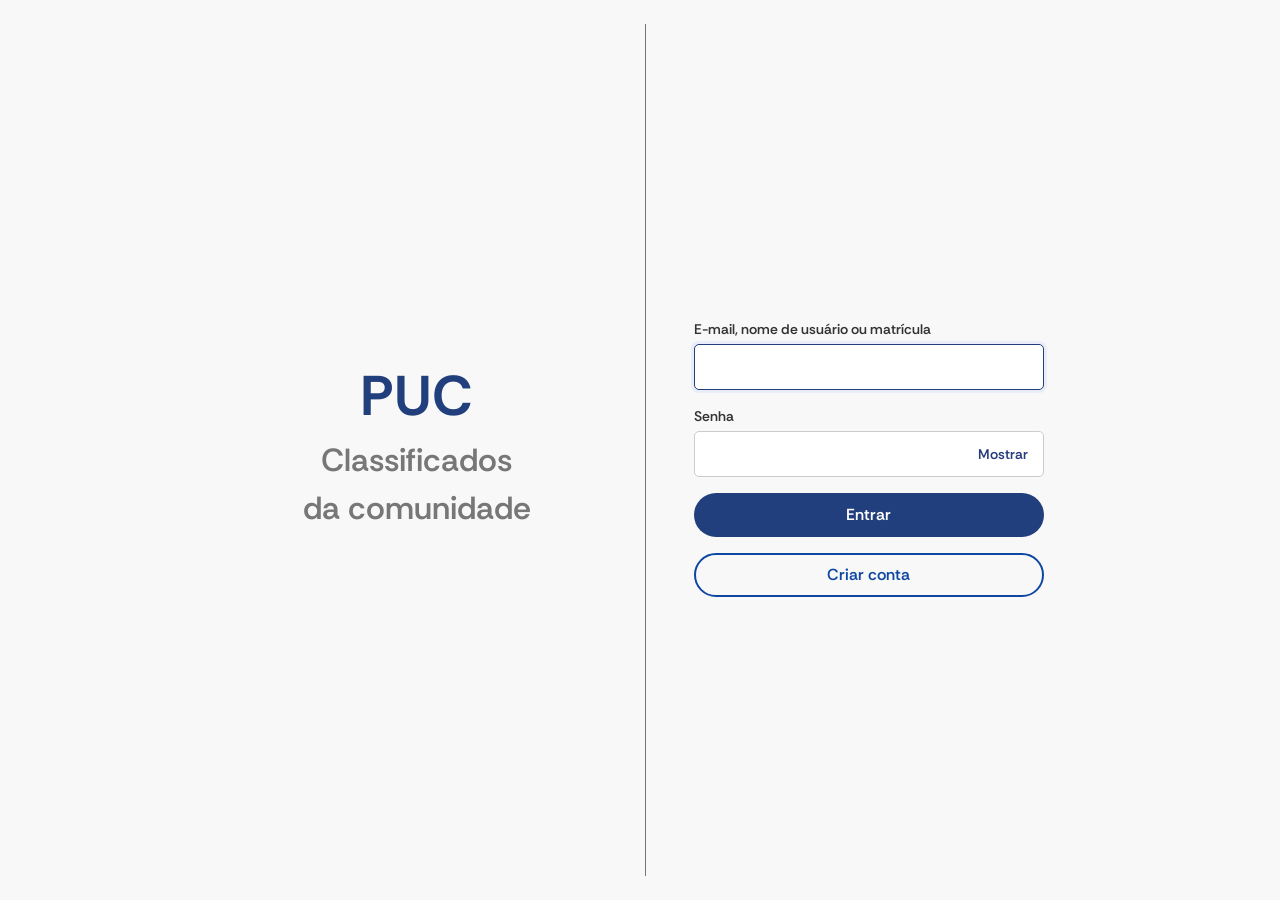
==== front/entrar/index.html @ 0732c785 "[FRONT] implement login, registration, and email confirmation screens - Added tests for email confir" ====
<!doctype html>
<html lang="pt-BR">
<head>
  <meta charset="utf-8">
  <meta name="viewport" content="width=device-width, initial-scale=1">
  <title>Entrar · Classificados PUC</title>
  <link rel="preconnect" href="https://fonts.googleapis.com">
  <link rel="stylesheet" href="https://fonts.googleapis.com/css2?family=Rethink+Sans:wght@400;600;700&display=swap">
  <link rel="stylesheet" href="../css/tema.css">
</head>
<body>
  <main class="acesso">
    <div class="acesso__marca">
      <div class="acesso__sigla">PUC</div>
      <div class="acesso__titulo">Classificados<br>da comunidade</div>
    </div>
    <div class="acesso__divisor" aria-hidden="true"></div>
    <div class="acesso__formulario">
      <h1 class="visualmente-oculto">Entrar</h1>
      <form class="formulario" id="form-entrar" novalidate>
        <div id="alerta" role="alert"></div>
        <div class="campo">
          <label class="campo__rotulo" for="campo-identificador">E-mail, nome de usuário ou matrícula</label>
          <input class="campo__entrada" id="campo-identificador" name="identificador" autocomplete="username" autofocus>
          <span class="campo__erro" id="campo-identificador-erro"></span>
        </div>
        <div class="campo">
          <label class="campo__rotulo" for="campo-senha">Senha</label>
          <div class="campo-senha">
            <input class="campo__entrada" id="campo-senha" name="senha" type="password" autocomplete="current-password">
            <button class="campo-senha__alternar" type="button" aria-pressed="false" aria-label="Mostrar senha">Mostrar</button>
          </div>
          <span class="campo__erro" id="campo-senha-erro"></span>
        </div>
        <button class="botao botao--primario botao--bloco" type="submit">Entrar</button>
        <a class="botao botao--contorno botao--bloco" href="../cadastro/">Criar conta</a>
      </form>

      <form class="formulario" id="reenvio" hidden novalidate style="margin-top: var(--espaco-5)">
        <div class="campo">
          <label class="campo__rotulo" for="reenvio-email">E-mail institucional do cadastro</label>
          <input class="campo__entrada" id="reenvio-email" name="email" type="email" autocomplete="email">
          <span class="campo__erro" id="reenvio-email-erro"></span>
        </div>
        <button class="botao botao--contorno botao--bloco" type="submit">Reenviar link de confirmação</button>
        <div data-aviso role="status"></div>
      </form>
    </div>
  </main>
  <script type="module" src="../js/paginas/entrar.js"></script>
</body>
</html>
---- front/css/tema.css ----
/*
 * Tema do Classificados PUC.
 *
 * Inspirado no visual do Ambiente de Aprendizagem On-line da PUC-Rio
 * (ead.puc-rio.br): fonte Rethink Sans, fundo claro, azul institucional e
 * botões em pílula. Os componentes de classificado (cartão de anúncio, preço,
 * etiquetas) são próprios deste projeto.
 *
 * Como usar em qualquer página:
 *   <link rel="preconnect" href="https://fonts.googleapis.com">
 *   <link rel="stylesheet" href="https://fonts.googleapis.com/css2?family=Rethink+Sans:wght@400;600;700&display=swap">
 *   <link rel="stylesheet" href="/css/tema.css">
 *
 * Regras para o grupo:
 *   - Use as variáveis de :root, nunca cores ou medidas soltas.
 *   - Use as classes de componente abaixo antes de criar novas.
 *   - Estilo específico de uma tela vai em um CSS da própria tela.
 *   - Veja todos os componentes em /guia-de-estilo/.
 */

/* ------------------------------------------------------------------ */
/* 1. Tokens                                                           */
/* ------------------------------------------------------------------ */

:root {
  /* Marca (valores do login do EAD PUC-Rio) */
  --cor-primaria: #213f7c;
  --cor-primaria-escura: #030053;
  --cor-primaria-clara: #e8edf7;
  --cor-link: #273a7c;
  --cor-destaque-contorno: #0d47a1;

  /* Classificados: preço e selo de destaque */
  --cor-preco: #0b6b3a;
  --cor-selo: #ffd166;
  --cor-selo-texto: #3d2c00;

  /* Neutros */
  --cor-fundo: #f8f8f8;
  --cor-superficie: #ffffff;
  --cor-texto: #1d2125;
  --cor-texto-rotulo: #333333;
  --cor-texto-suave: #6c757d;
  --cor-titulo-marca: #777777;
  --cor-borda: #cccccc;
  --cor-borda-suave: #dee2e6;
  --cor-divisor: #6c757d;

  /* Estados */
  --cor-erro: #b3261e;
  --cor-erro-fundo: #fdecea;
  --cor-sucesso: #1e7b34;
  --cor-sucesso-fundo: #e7f5ea;
  --cor-aviso: #8a5300;
  --cor-aviso-fundo: #fff4e0;
  --cor-info-fundo: var(--cor-primaria-clara);
  --cor-foco: #4c8dff;

  /* Tipografia */
  --fonte-base: "Rethink Sans", system-ui, -apple-system, "Segoe UI", Roboto, sans-serif;
  --texto-xs: 0.75rem;
  --texto-sm: 0.875rem;
  --texto-md: 1rem;
  --texto-lg: 1.25rem;
  --texto-xl: 1.75rem;
  --texto-xxl: 2rem;
  --peso-normal: 400;
  --peso-semi: 600;
  --peso-forte: 700;

  /* Espaços */
  --espaco-1: 0.25rem;
  --espaco-2: 0.5rem;
  --espaco-3: 0.75rem;
  --espaco-4: 1rem;
  --espaco-5: 1.5rem;
  --espaco-6: 2rem;
  --espaco-7: 3rem;

  /* Formas */
  --raio-campo: 5px;
  --raio-cartao: 8px;
  --raio-pilula: 999px;
  --sombra-cartao: 0 1px 2px rgba(0, 0, 0, 0.06), 0 2px 8px rgba(0, 0, 0, 0.06);
  --sombra-cartao-hover: 0 4px 16px rgba(0, 0, 0, 0.12);

  /* Layout */
  --largura-conteudo: 1100px;
  --largura-formulario: 350px;
  --altura-cabecalho: 64px;
  --margem-lateral: 16px;
}

/* ------------------------------------------------------------------ */
/* 2. Base                                                             */
/* ------------------------------------------------------------------ */

*,
*::before,
*::after {
  box-sizing: border-box;
}

body {
  margin: 0;
  font-family: var(--fonte-base);
  font-size: var(--texto-md);
  line-height: 1.5;
  color: var(--cor-texto);
  background-color: var(--cor-fundo);
}

h1, h2, h3 {
  margin: 0 0 var(--espaco-4);
  line-height: 1.2;
}

h1 { font-size: var(--texto-xxl); font-weight: var(--peso-forte); }
h2 { font-size: var(--texto-xl); font-weight: var(--peso-semi); }
h3 { font-size: var(--texto-lg); font-weight: var(--peso-semi); }

p { margin: 0 0 var(--espaco-4); }

a {
  color: var(--cor-link);
  font-weight: var(--peso-semi);
  text-decoration: none;
}

a:hover { text-decoration: underline; }

:focus-visible {
  outline: 3px solid var(--cor-foco);
  outline-offset: 2px;
}

img { max-width: 100%; display: block; }

[hidden] { display: none !important; }

.visualmente-oculto {
  position: absolute;
  width: 1px;
  height: 1px;
  overflow: hidden;
  clip: rect(0 0 0 0);
  white-space: nowrap;
}

.container {
  width: 100%;
  max-width: var(--largura-conteudo);
  margin: 0 auto;
  padding: 0 var(--margem-lateral);
}

/* ------------------------------------------------------------------ */
/* 3. Cabeçalho (estilo da barra do EAD)                               */
/* ------------------------------------------------------------------ */

.cabecalho {
  position: sticky;
  top: 0;
  z-index: 10;
  background: var(--cor-superficie);
  border-bottom: 1px solid var(--cor-borda-suave);
}

.cabecalho__conteudo {
  display: flex;
  align-items: center;
  gap: var(--espaco-5);
  min-height: var(--altura-cabecalho);
}

.marca {
  display: flex;
  align-items: center;
  gap: var(--espaco-3);
  color: var(--cor-primaria);
  font-weight: var(--peso-forte);
  text-decoration: none;
}

.marca:hover { text-decoration: none; }

.marca__sigla {
  font-size: var(--texto-lg);
  line-height: 1;
  padding-right: var(--espaco-3);
  border-right: 1px solid var(--cor-borda);
}

.marca__nome {
  font-size: var(--texto-sm);
  font-weight: var(--peso-semi);
  text-transform: uppercase;
  letter-spacing: 0.04em;
  color: var(--cor-texto-rotulo);
}

.navegacao {
  display: flex;
  gap: var(--espaco-4);
  margin-right: auto;
}

.navegacao__item {
  padding: var(--espaco-4) 0;
  color: var(--cor-texto);
  font-weight: var(--peso-normal);
  border-bottom: 3px solid transparent;
}

.navegacao__item:hover { text-decoration: none; color: var(--cor-primaria); }

.navegacao__item[aria-current="page"] {
  border-bottom-color: var(--cor-primaria);
}

/* ------------------------------------------------------------------ */
/* 4. Layout das telas de acesso (logo | divisor | formulário)          */
/* ------------------------------------------------------------------ */

.acesso {
  display: flex;
  align-items: center;
  justify-content: center;
  min-height: 100vh;
  padding: var(--espaco-5) var(--margem-lateral);
}

.acesso__marca {
  flex: 1;
  max-width: 360px;
  text-align: center;
}

.acesso__sigla {
  font-size: 3.5rem;
  font-weight: var(--peso-forte);
  color: var(--cor-primaria);
  line-height: 1;
}

.acesso__titulo {
  margin-top: var(--espaco-3);
  font-size: var(--texto-xxl);
  font-weight: var(--peso-semi);
  color: var(--cor-titulo-marca);
}

.acesso__divisor {
  align-self: stretch;
  width: 1px;
  margin: 0 var(--espaco-7);
  background: var(--cor-divisor);
}

.acesso__formulario {
  flex: 1;
  width: 100%;
  max-width: var(--largura-formulario);
}

@media (max-width: 768px) {
  .acesso { flex-direction: column; }
  .acesso__divisor { width: 80%; height: 1px; margin: var(--espaco-5) 0; align-self: center; }
  .acesso__sigla { font-size: 2.5rem; }
  .acesso__titulo { font-size: var(--texto-xl); }
}

/* ------------------------------------------------------------------ */
/* 5. Formulários                                                      */
/* ------------------------------------------------------------------ */

.formulario {
  display: flex;
  flex-direction: column;
  gap: var(--espaco-4);
}

.campo {
  display: flex;
  flex-direction: column;
  gap: var(--espaco-1);
}

.campo__rotulo {
  font-size: var(--texto-sm);
  font-weight: var(--peso-semi);
  color: var(--cor-texto-rotulo);
}

.campo__opcional {
  font-weight: var(--peso-normal);
  color: var(--cor-texto-suave);
}

.campo__entrada {
  width: 100%;
  padding: 10px;
  font: inherit;
  color: var(--cor-texto);
  background: var(--cor-superficie);
  border: 1px solid var(--cor-borda);
  border-radius: var(--raio-campo);
}

.campo__entrada:focus-visible {
  outline: none;
  border-color: var(--cor-primaria);
  box-shadow: 0 0 0 3px var(--cor-primaria-clara);
}

.campo__entrada[aria-invalid="true"] {
  border-color: var(--cor-erro);
}

.campo__ajuda {
  font-size: var(--texto-xs);
  color: var(--cor-texto-suave);
}

.campo__erro {
  font-size: var(--texto-sm);
  color: var(--cor-erro);
}

.campo__erro:empty { display: none; }

/* Senha com botão de mostrar/ocultar */
.campo-senha {
  position: relative;
}

.campo-senha .campo__entrada {
  padding-right: 5.5rem;
}

.campo-senha__alternar {
  position: absolute;
  top: 50%;
  right: var(--espaco-2);
  transform: translateY(-50%);
  padding: var(--espaco-1) var(--espaco-2);
  font: inherit;
  font-size: var(--texto-sm);
  font-weight: var(--peso-semi);
  color: var(--cor-link);
  background: none;
  border: none;
  border-radius: var(--raio-campo);
  cursor: pointer;
}

/* Grupo de opções (ex.: vínculo) */
.opcoes {
  display: flex;
  gap: var(--espaco-4);
  margin: 0;
  padding: 0;
  border: none;
}

.opcoes__item {
  display: flex;
  align-items: center;
  gap: var(--espaco-2);
  font-size: var(--texto-md);
}

/* ------------------------------------------------------------------ */
/* 6. Botões                                                           */
/* ------------------------------------------------------------------ */

.botao {
  display: inline-flex;
  align-items: center;
  justify-content: center;
  gap: var(--espaco-2);
  min-height: 40px;
  padding: var(--espaco-2) var(--espaco-5);
  font: inherit;
  font-weight: var(--peso-semi);
  text-decoration: none;
  border: 2px solid transparent;
  border-radius: var(--raio-pilula);
  cursor: pointer;
}

.botao:hover { text-decoration: none; }

.botao--primario {
  color: #ffffff;
  background: var(--cor-primaria);
}

.botao--primario:hover { background: var(--cor-primaria-escura); }

.botao--contorno {
  color: var(--cor-destaque-contorno);
  background: transparent;
  border-color: var(--cor-destaque-contorno);
}

.botao--contorno:hover { background: var(--cor-primaria-clara); }

.botao--texto {
  padding-left: var(--espaco-2);
  padding-right: var(--espaco-2);
  color: var(--cor-link);
  background: transparent;
}

.botao--bloco { width: 100%; }

.botao:disabled,
.botao[aria-busy="true"] {
  opacity: 0.6;
  cursor: not-allowed;
}

/* ------------------------------------------------------------------ */
/* 7. Alertas e mensagens                                              */
/* ------------------------------------------------------------------ */

.alerta {
  padding: var(--espaco-3) var(--espaco-4);
  font-size: var(--texto-sm);
  border-left: 4px solid currentColor;
  border-radius: var(--raio-campo);
}

.alerta:empty { display: none; }

.alerta--erro { color: var(--cor-erro); background: var(--cor-erro-fundo); }
.alerta--sucesso { color: var(--cor-sucesso); background: var(--cor-sucesso-fundo); }
.alerta--aviso { color: var(--cor-aviso); background: var(--cor-aviso-fundo); }
.alerta--info { color: var(--cor-primaria); background: var(--cor-info-fundo); }

/* ------------------------------------------------------------------ */
/* 8. Cartões e componentes de classificado                            */
/* ------------------------------------------------------------------ */

.painel {
  padding: var(--espaco-5);
  background: var(--cor-superficie);
  border: 1px solid var(--cor-borda-suave);
  border-radius: var(--raio-cartao);
}

.grade-anuncios {
  display: grid;
  grid-template-columns: repeat(auto-fill, minmax(220px, 1fr));
  gap: var(--espaco-4);
}

.anuncio {
  display: flex;
  flex-direction: column;
  overflow: hidden;
  color: inherit;
  background: var(--cor-superficie);
  border: 1px solid var(--cor-borda-suave);
  border-radius: var(--raio-cartao);
  box-shadow: var(--sombra-cartao);
  transition: box-shadow 0.15s ease;
}

.anuncio:hover {
  text-decoration: none;
  box-shadow: var(--sombra-cartao-hover);
}

.anuncio__imagem {
  aspect-ratio: 4 / 3;
  width: 100%;
  object-fit: cover;
  background: var(--cor-primaria-clara);
}

.anuncio__corpo {
  display: flex;
  flex-direction: column;
  gap: var(--espaco-1);
  padding: var(--espaco-3) var(--espaco-4) var(--espaco-4);
}

.anuncio__preco {
  font-size: var(--texto-lg);
  font-weight: var(--peso-forte);
  color: var(--cor-preco);
}

.anuncio__titulo {
  margin: 0;
  font-size: var(--texto-md);
  font-weight: var(--peso-semi);
  color: var(--cor-link);
}

.anuncio__meta {
  font-size: var(--texto-sm);
  color: var(--cor-texto-suave);
}

.etiqueta {
  display: inline-block;
  align-self: flex-start;
  padding: 2px var(--espaco-3);
  font-size: var(--texto-xs);
  font-weight: var(--peso-semi);
  color: var(--cor-primaria);
  background: var(--cor-primaria-clara);
  border-radius: var(--raio-pilula);
}

.etiqueta--destaque {
  color: var(--cor-selo-texto);
  background: var(--cor-selo);
}

/* Filtros por categoria */
.filtros {
  display: flex;
  flex-wrap: wrap;
  gap: var(--espaco-2);
}

.filtro {
  padding: var(--espaco-1) var(--espaco-4);
  font: inherit;
  font-size: var(--texto-sm);
  color: var(--cor-texto);
  background: var(--cor-superficie);
  border: 1px solid var(--cor-borda);
  border-radius: var(--raio-pilula);
  cursor: pointer;
}

.filtro[aria-pressed="true"] {
  color: #ffffff;
  background: var(--cor-primaria);
  border-color: var(--cor-primaria);
}
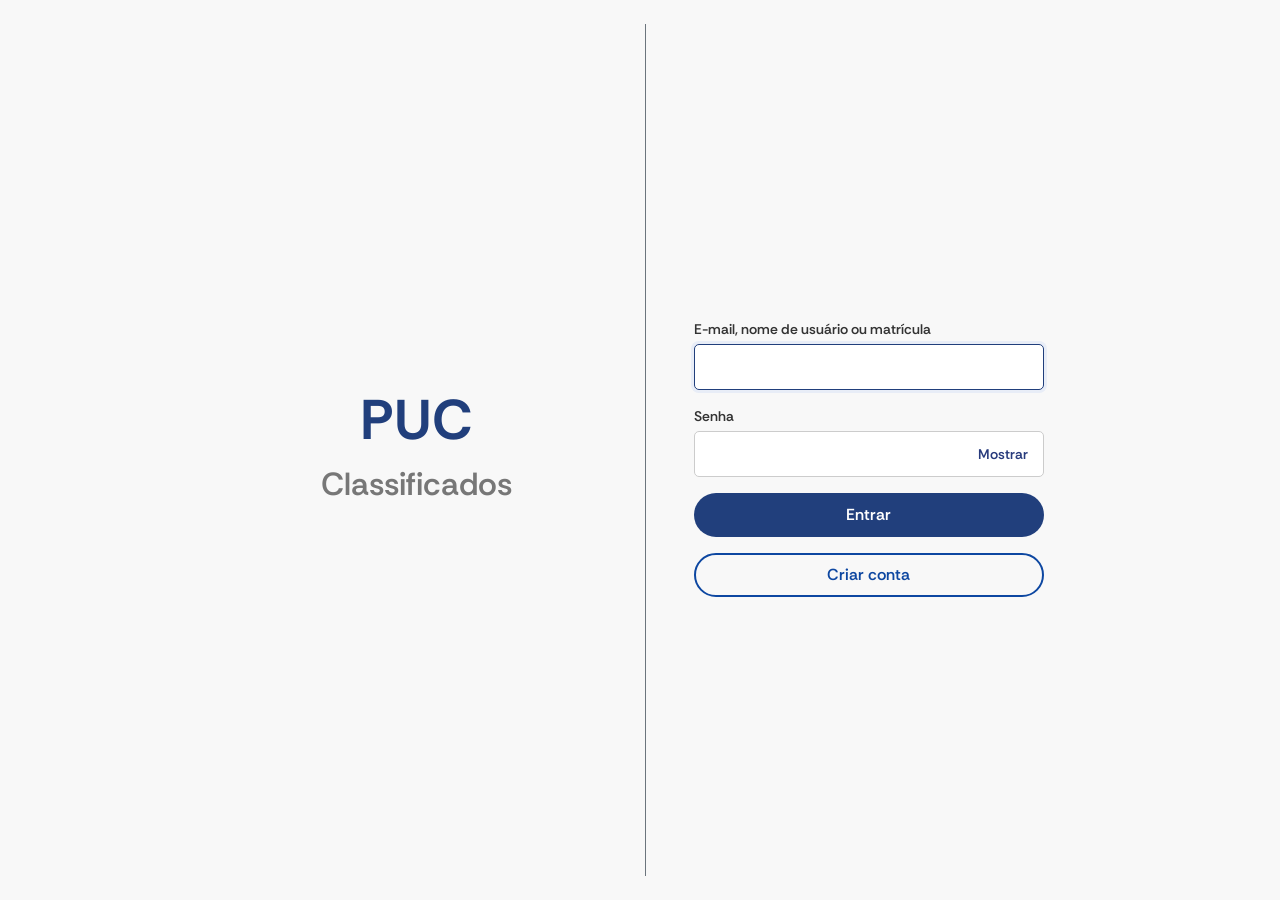
==== commit c417c8b2: "[Proj-30] e [Proj-27] - Tela de perfil e formulário feat: implement user profile page and related fu" ====
--- a/front/entrar/index.html
+++ b/front/entrar/index.html
@@ -12,7 +12,7 @@
   <main class="acesso">
     <div class="acesso__marca">
       <div class="acesso__sigla">PUC</div>
-      <div class="acesso__titulo">Classificados<br>da comunidade</div>
+      <div class="acesso__titulo">Classificados</div>
     </div>
     <div class="acesso__divisor" aria-hidden="true"></div>
     <div class="acesso__formulario">
